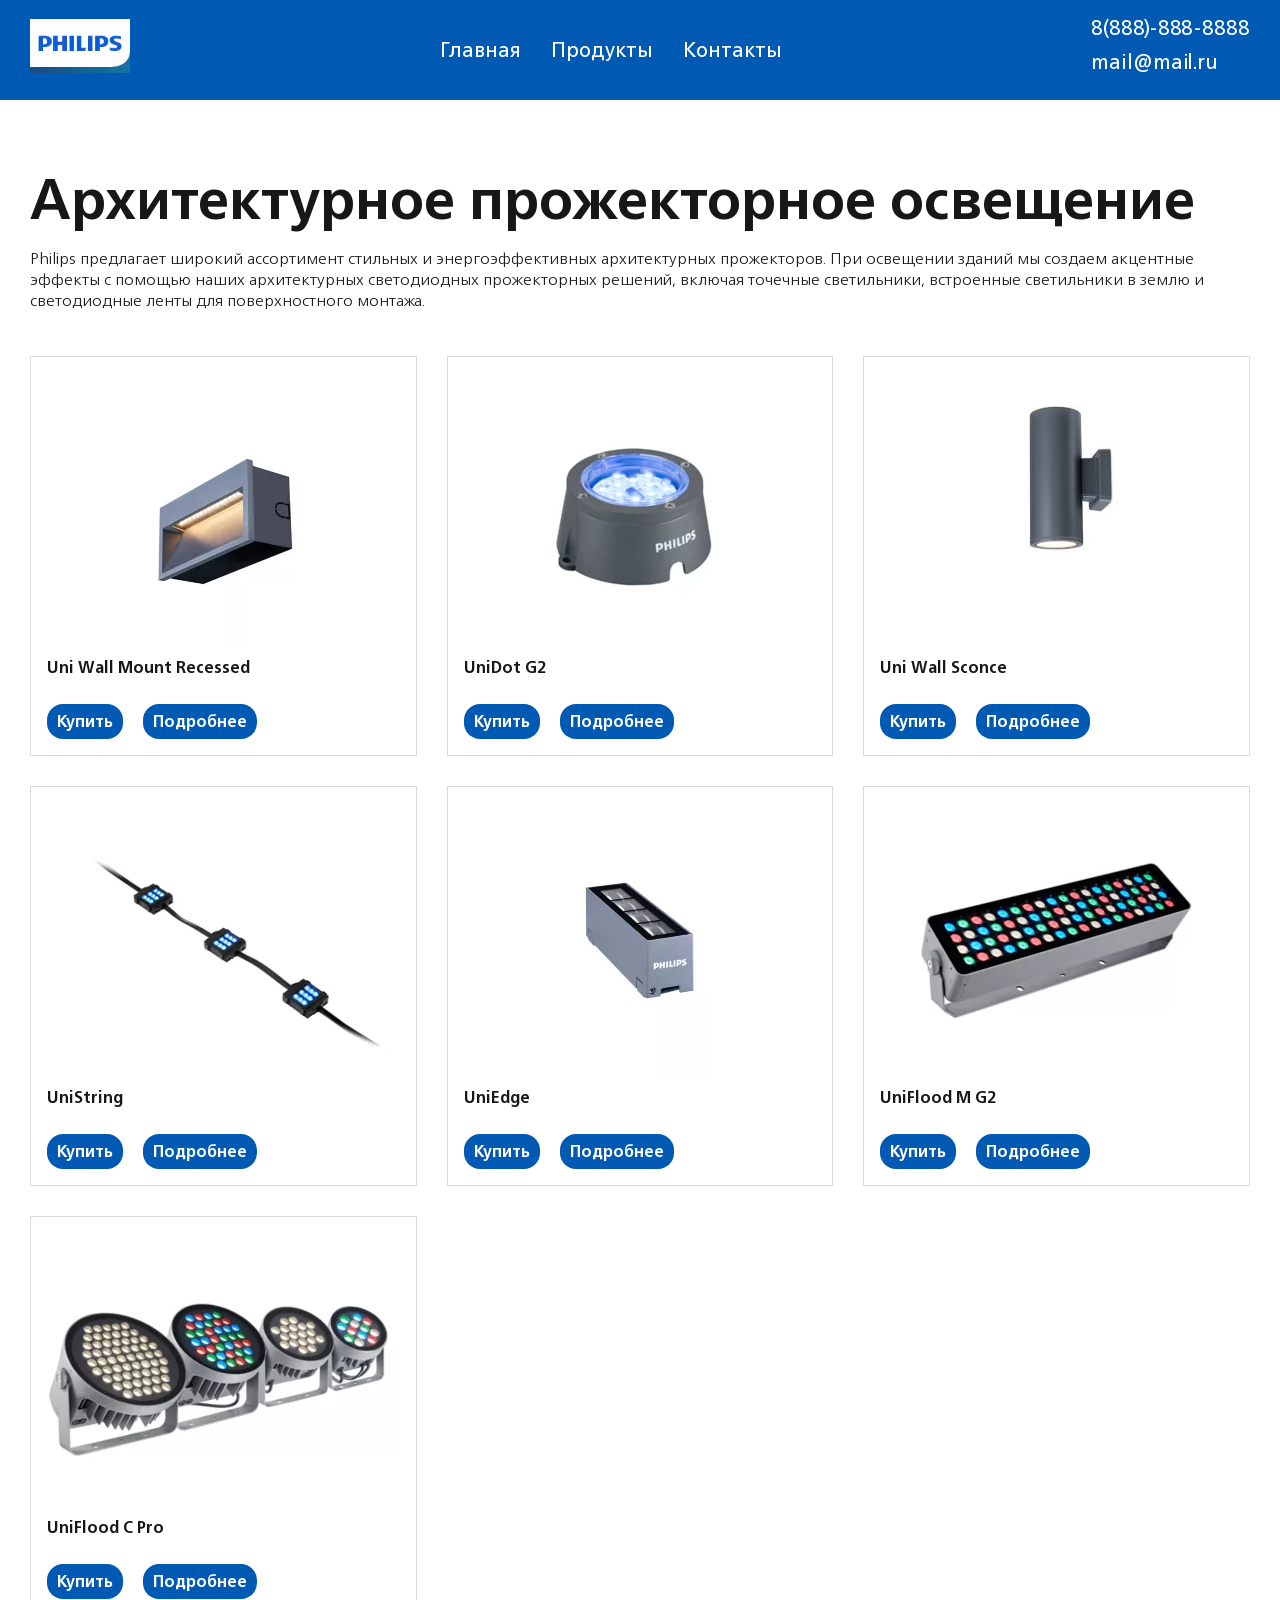
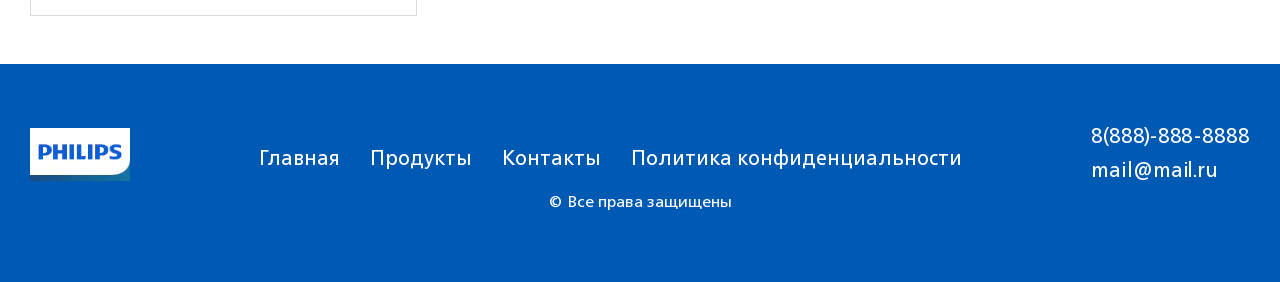
==== architectural-floodlighting.html @ 2afd7ccf "first comit" ====
<!DOCTYPE html>
<html lang="ru">
<head>
    <meta charset="UTF-8">
    <meta name="viewport" content="width=device-width, initial-scale=1.0">   
    <title>Архитектурное прожекторное освещение</title>
    <link rel="icon" href="assets/favicon/favicon-16x16.png" type="image/png">
    <link rel="icon" href="assets/favicon/favicon-32x32.png" type="image/png">
    <link rel="icon" href="assets/favicon/favicon.ico" type="image/x-icon">
    <link rel="stylesheet" href="assets/css/style.css">
</head>
<body>
    <div class="body__container">
        <div class="modal__error modal-hide">
            <div class="modal__error-dialog">
                <div class="modal__error-content modal__content">
                    <h2 class="modal__error-title modal__title">Упс, ошибочка!</h2>
                    <div class="modal__error-close modal__close"></div>
                </div>
            </div>
        </div>
        <div class="modal__succes modal-hide">
            <div class="modal__succes-dialog">
                <div class="modal__succes-content modal__content">
                    <h2 class="modal__succes-title modal__title">Успешно отправлено</h2>
                    <div class="modal__succes-close modal__close"></div>
                </div>
            </div>
        </div>
        <div class="modal modal-hide">
            <div class="modal__dialog">
                <div class="modal__content">
                    <h2 class="modal__title">Название товара</h2>
                    <div class="modal__close"></div>
                    <div class="modal__container">
                        <form class="modal__form">
                            <div>
                                <input type="text" name="your-name" autocomplete="name" class="modal__input">
                            </div>
                            <div>
                                <input type="tel" name="your-tel" autocomplete="tel" class="modal__input">
                            </div>
                            <button class="modal__btn" type="submit">Заказать</button>
                        </form>
                        <p class="modal__form-warning">Нажимая кнопку "Заказать" вы соглашаетесь с <a href="policy.html" target="_blank">Политикой конфиденциальности</a></p>
                    </div>
                </div>
            </div>
        </div>
        <header class="header">
            <div class="container">
                <div class="header__wrapper">
                    <a href="#" class="header__logo">
                        <img src="assets/icons/logo.webp" alt="Логотип сайат" class="header__logo-img">
                    </a>
                    <nav class="header__nav">
                        <ul class="header__nav-list">
                            <li><a href="index.html">Главная</a></li>
                            <li><a href="#">Продукты</a></li>
                            <li><a href="#">Контакты</a></li>
                        </ul>
                    </nav>
                    <div class="header__contacts">
                        <a href="#" class="header__contacts-link">8(888)-888-8888</a>
                        <a href="#" class="header__contacts-link">mail@mail.ru</a>
                    </div>
                    <div class="header__hamburger hamburger">
                        <span></span><span></span><span></span>
                    </div>
                </div>
            </div>
        </header>
        <main class="content">
            <section class="architectural-floodlighting products">
                <div class="container">
                    <h1 class="architectural-floodlighting-title products__title title">Архитектурное прожекторное освещение</h1>
                    <p class="architectural-floodlighting-descr products__descr descr">Philips предлагает широкий ассортимент стильных и энергоэффективных архитектурных прожекторов. При освещении зданий мы создаем акцентные эффекты с помощью наших архитектурных светодиодных прожекторных решений, включая точечные светильники, встроенные светильники в землю и светодиодные ленты для поверхностного монтажа.</p>
                    <div class="architectural-floodlighting__grid products__grid">
                        <!-- 1 -->
                        <div class="architectural-floodlighting__item products__item">
                            <div class="architectural-floodlighting__item-img  products__item-img">
                                <img src="assets/img/architecture-floading/af-1.webp" alt="фото">
                            </div>
                            <h2 class="architectural-floodlighting__item-title products__item-title" data-name="Uni Wall Mount Recessed"> Uni Wall Mount Recessed</h2>
                            <div class="architectural-floodlighting__item-buttons products__item-buttons">
                                <button class="architectural-floodlighting__item-btn products__item-btn" id="btn-cart">Купить</button>
                                <a href="#" class="architectural-floodlighting__item-btn products__item-btn" id="btn__link">Подробнее</a>
                            </div>
                        </div>
                        <!-- 2 -->
                        <div class="architectural-floodlighting__item products__item">
                            <div class="architectural-floodlighting__item-img  products__item-img">
                                <img src="assets/img/architecture-floading/af-2.webp" alt="фото">
                            </div>
                            <h2 class="architectural-floodlighting__item-title products__item-title" data-name="UniDot G2">UniDot G2</h2>
                            <div class="architectural-floodlighting__item-buttons products__item-buttons">
                                <button class="architectural-floodlighting__item-btn products__item-btn" id="btn-cart">Купить</button>
                                <a href="#" class="architectural-floodlighting__item-btn products__item-btn" id="btn__link">Подробнее</a>
                            </div>
                        </div>
                        <!-- 3 -->
                        <div class="architectural-floodlighting__item products__item">
                            <div class="architectural-floodlighting__item-img  products__item-img">
                                <img src="assets/img/architecture-floading/af-3.jpg" alt="фото">
                            </div>
                            <h2 class="architectural-floodlighting__item-title products__item-title" data-name="Uni Wall Sconce">Uni Wall Sconce</h2>
                            <div class="architectural-floodlighting__item-buttons products__item-buttons">
                                <button class="architectural-floodlighting__item-btn products__item-btn" id="btn-cart">Купить</button>
                                <a href="#" class="architectural-floodlighting__item-btn products__item-btn" id="btn__link">Подробнее</a>
                            </div>
                        </div>
                        <!-- 4 -->
                        <div class="architectural-floodlighting__item products__item">
                            <div class="architectural-floodlighting__item-img  products__item-img">
                                <img src="assets/img/architecture-floading/af-4.webp" alt="фото">
                            </div>
                            <h2 class="architectural-floodlighting__item-title products__item-title" data-name="UniString">UniString</h2>
                            <div class="architectural-floodlighting__item-buttons products__item-buttons">
                                <button class="architectural-floodlighting__item-btn products__item-btn" id="btn-cart">Купить</button>
                                <a href="#" class="architectural-floodlighting__item-btn products__item-btn" id="btn__link">Подробнее</a>
                            </div>
                        </div>
                        <!-- 5 -->
                        <div class="architectural-floodlighting__item products__item">
                            <div class="architectural-floodlighting__item-img  products__item-img">
                                <img src="assets/img/architecture-floading/af-5.webp" alt="фото">
                            </div>
                            <h2 class="architectural-floodlighting__item-title products__item-title" data-name="UniEdge">UniEdge</h2>
                            <div class="architectural-floodlighting__item-buttons products__item-buttons">
                                <button class="architectural-floodlighting__item-btn products__item-btn" id="btn-cart">Купить</button>
                                <a href="#" class="architectural-floodlighting__item-btn products__item-btn" id="btn__link">Подробнее</a>
                            </div>
                        </div>
                        <!-- 6 -->
                        <div class="architectural-floodlighting__item products__item">
                            <div class="architectural-floodlighting__item-img  products__item-img">
                                <img src="assets/img/architecture-floading/af-6.webp" alt="фото">
                            </div>
                            <h2 class="architectural-floodlighting__item-title products__item-title" data-name="UniFlood M G2">UniFlood M G2</h2>
                            <div class="architectural-floodlighting__item-buttons products__item-buttons">
                                <button class="architectural-floodlighting__item-btn products__item-btn" id="btn-cart">Купить</button>
                                <a href="#" class="architectural-floodlighting__item-btn products__item-btn" id="btn__link">Подробнее</a>
                            </div>
                        </div>
                        <!-- 7 -->
                        <div class="architectural-floodlighting__item products__item">
                            <div class="architectural-floodlighting__item-img  products__item-img">
                                <img src="assets/img/architecture-floading/af-7.webp" alt="фото">
                            </div>
                            <h2 class="architectural-floodlighting__item-title products__item-title" data-name="UniFlood C Pro">UniFlood C Pro</h2>
                            <div class="architectural-floodlighting__item-buttons products__item-buttons">
                                <button class="architectural-floodlighting__item-btn products__item-btn" id="btn-cart">Купить</button>
                                <a href="#" class="architectural-floodlighting__item-btn products__item-btn" id="btn__link">Подробнее</a>
                            </div>
                        </div>
                    </div>
                </div>
            </section>
        </main>
        <footer class="footer">
            <div class="container">
                <div class="footer__wrapper">
                    <a href="index.html" class="footer__logo">
                        <img src="assets/icons/logo.webp" alt="Логотип сайта">
                    </a>
                    <nav class="footer__nav">
                        <ul class="footer__nav-list">
                            <li><a href="#">Главная</a></li>
                            <li><a href="#">Продукты</a></li>
                            <li><a href="#">Контакты</a></li>
                            <li><a href="#">Политика конфиденциальности</a></li>
                        </ul>
                    </nav>
                    <div class="footer__contacts">
                        <a href="#" class="footer__contacts-link">8(888)-888-8888</a>
                        <a href="#" class="footer__contacts-link">mail@mail.ru</a>
                    </div>                    
                </div>
                <div class="footer__copy">© Все права защищены</div>
            </div>
        </footer>
    </div>
    <script src="assets/js/hamburger.js"></script>
    <script src="assets/js/modal.js"></script>
    <script src="assets/js/form.js"></script>
</body>
</html>
---- assets/css/style.css ----
@charset "UTF-8";
@font-face {
  font-family: "NeueFrutigerWorld-Black";
  src: url("../fonts/NeueFrutigerWorld-Black.eot");
  src: url("../fonts/NeueFrutigerWorld-Black.eot?#iefix") format("embedded-opentype"), url("../fonts/NeueFrutigerWorld-Black.ttf") format("truetype"), url("../fonts/NeueFrutigerWorld-Black.woff") format("woff");
  font-weight: 900;
}
@font-face {
  font-family: "NeueFrutigerWorld-Heavy";
  src: url("../fonts/NeueFrutigerWorld-Heavy.eot");
  src: url("../fonts/NeueFrutigerWorld-Heavy.eot?#iefix") format("embedded-opentype"), url("../fonts/NeueFrutigerWorld-Heavy.ttf") format("truetype"), url("../fonts/NeueFrutigerWorld-Heavy.woff") format("woff");
  font-weight: 800;
}
@font-face {
  font-family: "NeueFrutigerWorld-Bold";
  src: url("../fonts/NeueFrutigerWorld-Bold.eot");
  src: url("../fonts/NeueFrutigerWorld-Bold.eot?#iefix") format("embedded-opentype"), url("../fonts/NeueFrutigerWorld-Bold.ttf") format("truetype"), url("../fonts/NeueFrutigerWorld-Bold.woff") format("woff");
  font-weight: 700;
}
@font-face {
  font-family: "NeueFrutigerWorld-Book";
  src: url("../fonts/NeueFrutigerWorld-Book.eot");
  src: url("../fonts/NeueFrutigerWorld-Book.eot?#iefix") format("embedded-opentype"), url("../fonts/NeueFrutigerWorld-Book.ttf") format("truetype"), url("../fonts/NeueFrutigerWorld-Book.woff") format("woff");
  font-weight: 600;
}
@font-face {
  font-family: "NeueFrutigerWorld-Medium";
  src: url("../fonts/NeueFrutigerWorld-Medium.eot");
  src: url("../fonts/NeueFrutigerWorld-Medium.eot?#iefix") format("embedded-opentype"), url("../fonts/NeueFrutigerWorld-Medium.ttf") format("truetype"), url("../fonts/NeueFrutigerWorld-Medium.woff") format("woff");
  font-weight: 500;
}
@font-face {
  font-family: "NeueFrutigerWorld-Regular";
  src: url("../fonts/NeueFrutigerWorld-Regular.eot");
  src: url("../fonts/NeueFrutigerWorld-Regular.eot?#iefix") format("embedded-opentype"), url("../fonts/NeueFrutigerWorld-Regular.ttf") format("truetype"), url("../fonts/NeueFrutigerWorld-Regular.woff") format("woff");
  font-weight: 400;
}
@font-face {
  font-family: "NeueFrutigerWorld-Light";
  src: url("../fonts/NeueFrutigerWorld-Light.eot");
  src: url("../fonts/NeueFrutigerWorld-Light.eot?#iefix") format("embedded-opentype"), url("../fonts/NeueFrutigerWorld-Light.ttf") format("truetype"), url("../fonts/NeueFrutigerWorld-Light.woff") format("woff");
  font-weight: 300;
}
html, body {
  margin: 0;
  padding: 0;
}

* {
  margin: 0;
  padding: 0;
  -webkit-box-sizing: border-box;
          box-sizing: border-box;
  font-family: "NeueFrutigerWorld-Regular", sans-serif;
  font-weight: 400;
  font-size: 16px;
}

a {
  display: block;
  text-decoration: none;
}

ul {
  list-style: none;
}

button {
  border: none;
  cursor: pointer;
}
button:focus {
  outline: 1px solid rgba(0, 0, 0, 0);
}

input {
  border: none;
}
input:focus {
  outline: 1px solid rgba(0, 0, 0, 0);
}

table {
  display: block;
  overflow: hidden;
  border-radius: 20px;
}

td {
  display: block;
}

th {
  display: block;
}

tr {
  display: block;
}

thead {
  display: block;
}

tbody {
  display: block;
}

.container {
  max-width: 1480px;
  padding: 0 30px;
  margin: 0 auto;
}

.body__container {
  overflow: hidden;
  position: relative;
  width: 100%;
}

.show__menu .header__nav {
  right: 0;
}
.show__menu .hamburger > span:first-child {
  top: 50%;
  -webkit-transform: rotate(45deg);
          transform: rotate(45deg);
}
.show__menu .hamburger > span:nth-child(2) {
  opacity: 0;
}
.show__menu .hamburger > span:last-child {
  top: 50%;
  -webkit-transform: rotate(-45deg);
          transform: rotate(-45deg);
}

.title {
  font-family: "NeueFrutigerWorld-Bold", sans-serif;
  font-weight: 700;
  font-size: 56px;
  height: 100px;
  color: #171717;
}

.descr {
  max-width: 1300px;
  font-family: "NeueFrutigerWorld-Light", sans-serif;
  font-weight: 300;
  font-size: 16px;
  line-height: 130%;
  color: #171717;
  margin-bottom: 46px;
}

.modal-show {
  visibility: visible;
  opacity: 1;
}
.modal-show .modal__dialog {
  -webkit-transform: scale(1);
          transform: scale(1);
}

.modal-hide {
  visibility: hidden;
  opacity: 0;
}
.modal-hide .modal__dialog {
  -webkit-transform: scale(0);
          transform: scale(0);
}

.performance-show {
  visibility: visible;
  opacity: 1;
}
.performance-show .performance__dialog {
  -webkit-transform: scale(1);
          transform: scale(1);
}

.performance-hide {
  visibility: hidden;
  opacity: 0;
}
.performance-hide .performance__dialog {
  -webkit-transform: scale(0);
          transform: scale(0);
}

.product-information__hide {
  display: none;
}

.splide__track--nav > .splide__list > .splide__slide.is-active {
  border: 1px solid #dbdbdb;
}

.splide__pagination__page .is-active {
  background-color: #0059b3 !important;
}

.video__min {
  margin-right: 10px;
  width: 104px;
  height: 58px;
}

.header {
  padding: 16px 0;
  width: 100%;
  background-color: #0059b3;
}
.header__wrapper {
  display: -webkit-box;
  display: -ms-flexbox;
  display: flex;
  -webkit-box-align: center;
      -ms-flex-align: center;
          align-items: center;
  -webkit-box-pack: justify;
      -ms-flex-pack: justify;
          justify-content: space-between;
}
.header__logo {
  width: 100px;
  height: auto;
}
.header__logo > img {
  width: 100%;
  height: 100%;
  -o-object-fit: cover;
     object-fit: cover;
}
.header__nav-list {
  display: -webkit-box;
  display: -ms-flexbox;
  display: flex;
  -webkit-box-align: center;
      -ms-flex-align: center;
          align-items: center;
  -webkit-box-pack: center;
      -ms-flex-pack: center;
          justify-content: center;
  gap: 20px;
}
.header__nav-list > li {
  padding: 5px;
  -webkit-transition: all 0.4s ease;
  transition: all 0.4s ease;
}
.header__nav-list > li:hover {
  background-color: #0074e0;
}
.header__nav-list > li > a {
  font-family: "NeueFrutigerWorld-Regular";
  font-weight: 400;
  font-size: 20px;
  line-height: 120%;
  color: #fff;
}
.header__contacts-link {
  font-family: "NeueFrutigerWorld-Regular";
  font-weight: 400;
  font-size: 20px;
  line-height: 120%;
  color: #fff;
  margin-bottom: 10px;
}

.hamburger {
  width: 50px;
  height: 50px;
  position: relative;
  display: none;
}
.hamburger > span {
  display: block;
  position: absolute;
  top: 50%;
  left: 50%;
  width: 20px;
  height: 1px;
  -webkit-transform: translate(-50%, -50%);
          transform: translate(-50%, -50%);
  background-color: #fff;
}
.hamburger > span:first-child {
  -webkit-transition: all 0.4s ease;
  transition: all 0.4s ease;
  top: 34%;
}
.hamburger > span:last-child {
  -webkit-transition: all 0.4s ease;
  transition: all 0.4s ease;
  top: 66%;
}

.street-lights {
  padding: 48px 0;
}
.street-lights__grid {
  display: grid;
  grid-template-columns: repeat(auto-fill, minmax(320px, 1fr));
  gap: 40px;
}
.street-lights__item {
  border: 1px solid #dbdbdb;
  height: 250px;
  padding: 16px;
  overflow: hidden;
  -webkit-transition: all 0.4s ease;
  transition: all 0.4s ease;
}
.street-lights__item-img {
  width: 100%;
  display: -webkit-box;
  display: -ms-flexbox;
  display: flex;
  -webkit-box-align: center;
      -ms-flex-align: center;
          align-items: center;
  -webkit-box-pack: center;
      -ms-flex-pack: center;
          justify-content: center;
  margin-bottom: 10px;
}
.street-lights__item-img > img {
  -o-object-fit: cover;
     object-fit: cover;
}
.street-lights__item-title {
  font-family: "NeueFrutigerWorld-Bold", sans-serif;
  font-weight: 700;
  font-size: 16px;
  line-height: 120%;
  color: #171717;
}
.street-lights__item:hover {
  -webkit-box-shadow: 0 0 10px #dbdbdb;
          box-shadow: 0 0 10px #dbdbdb;
}

.head {
  padding: 50px 0;
}
.head__descr {
  margin-bottom: 19px;
}
.head__wrapper {
  max-width: 300px;
  display: -webkit-box;
  display: -ms-flexbox;
  display: flex;
  -webkit-box-align: center;
      -ms-flex-align: center;
          align-items: center;
  -webkit-box-pack: start;
      -ms-flex-pack: start;
          justify-content: start;
  gap: 20px;
}
.head__spec {
  width: 134px;
  height: 24px;
  background-color: #1c417a;
  display: -webkit-box;
  display: -ms-flexbox;
  display: flex;
  -webkit-box-align: center;
      -ms-flex-align: center;
          align-items: center;
  -webkit-box-pack: center;
      -ms-flex-pack: center;
          justify-content: center;
  gap: 5px;
  border-radius: 2em;
  -webkit-transition: all 0.4s ease;
  transition: all 0.4s ease;
}
.head__spec:hover {
  background-color: #0059b3;
}
.head__spec-text {
  font-family: "NeueFrutigerWorld-Bold", sans-serif;
  font-weight: 700;
  font-size: 12px;
  line-height: 120%;
  color: #fff;
}
.head__spec-img {
  width: 12px;
  height: 12px;
  -o-object-fit: cover;
     object-fit: cover;
}
.head__img {
  width: 32px;
  height: 32px;
}
.head__img > img {
  width: 100%;
  height: 100%;
  -o-object-fit: cover;
     object-fit: cover;
}

.green-bg {
  background-color: #006b34;
}

.products {
  padding: 48px 0;
}
.products__grid {
  display: grid;
  grid-template-columns: repeat(auto-fill, minmax(335px, 1fr));
  gap: 40px;
}
.products__item {
  display: block;
  border: 1px solid #dbdbdb;
  height: 400px;
  padding: 16px;
  overflow: hidden;
  -webkit-transition: all 0.4s ease;
  transition: all 0.4s ease;
  position: relative;
}
.products__item-img {
  width: 100%;
  display: -webkit-box;
  display: -ms-flexbox;
  display: flex;
  -webkit-box-align: center;
      -ms-flex-align: center;
          align-items: center;
  -webkit-box-pack: center;
      -ms-flex-pack: center;
          justify-content: center;
  margin-bottom: 10px;
}
.products__item-img > img {
  -o-object-fit: cover;
     object-fit: cover;
}
.products__item-title {
  font-family: "NeueFrutigerWorld-Bold", sans-serif;
  font-weight: 700;
  font-size: 16px;
  line-height: 120%;
  color: #171717;
}
.products__item-buttons {
  display: -webkit-box;
  display: -ms-flexbox;
  display: flex;
  -webkit-box-align: center;
      -ms-flex-align: center;
          align-items: center;
  -webkit-box-pack: justify;
      -ms-flex-pack: justify;
          justify-content: space-between;
  position: absolute;
  width: 50%;
  bottom: 16px;
  left: 16px;
  gap: 20px;
}
.products__item-btn {
  width: 200px;
  height: 35px;
  background-color: #0059b3;
  border-radius: 16px;
  display: -webkit-box;
  display: -ms-flexbox;
  display: flex;
  -webkit-box-align: center;
      -ms-flex-align: center;
          align-items: center;
  -webkit-box-pack: center;
      -ms-flex-pack: center;
          justify-content: center;
  padding: 10px;
  -webkit-transition: all 0.4s ease;
  transition: all 0.4s ease;
  font-family: "NeueFrutigerWorld-Bold";
  font-weight: 700;
  font-size: 16px;
  line-height: 120%;
  color: #fff;
}
.products__item-btn:hover {
  background-color: #0074e0;
}
.products__item:hover {
  -webkit-box-shadow: 0 0 10px #dbdbdb;
          box-shadow: 0 0 10px #dbdbdb;
}

.product-slider {
  padding: 45px 0;
}
.product-slider__item {
  width: 100%;
  height: 100%;
  overflow: hidden;
  display: -webkit-box;
  display: -ms-flexbox;
  display: flex;
  -webkit-box-align: center;
      -ms-flex-align: center;
          align-items: center;
  -webkit-box-pack: center;
      -ms-flex-pack: center;
          justify-content: center;
}
.product-slider__item > a > img {
  width: 100%;
  height: 100%;
  -o-object-fit: cover;
     object-fit: cover;
}
.product-slider__slider {
  width: 49%;
  overflow: hidden;
}
.product-slider__slider-big {
  padding-bottom: 100px;
}
.product-slider__wrapper {
  display: -webkit-box;
  display: -ms-flexbox;
  display: flex;
  -webkit-box-align: start;
      -ms-flex-align: start;
          align-items: start;
  -webkit-box-pack: justify;
      -ms-flex-pack: justify;
          justify-content: space-between;
}
.product-slider__specifications {
  width: 49%;
}

.specifications-table {
  width: 100%;
}
.specifications-table__header {
  display: -webkit-box;
  display: -ms-flexbox;
  display: flex;
  -webkit-box-align: center;
      -ms-flex-align: center;
          align-items: center;
  -webkit-box-pack: center;
      -ms-flex-pack: center;
          justify-content: center;
  background-color: #d4e1f2;
  padding: 10px 20px;
}
.specifications-table__head > th {
  font-family: "NeueFrutigerWorld-Bold", sans-serif;
  font-weight: 700;
  font-size: 18px;
  line-height: 120%;
  color: #0059b3;
  text-align: center;
}
.specifications-table__row {
  display: -webkit-box;
  display: -ms-flexbox;
  display: flex;
  -webkit-box-align: center;
      -ms-flex-align: center;
          align-items: center;
  -webkit-box-pack: justify;
      -ms-flex-pack: justify;
          justify-content: space-between;
  gap: 20px;
  background-color: #d4e1f2;
  padding: 10px 20px;
  border-bottom: 2px solid #fff;
}
.specifications-table__item {
  line-height: 100%;
  text-align: left;
}

.table__head {
  font-family: "NeueFrutigerWorld-Bold", sans-serif;
  font-weight: 700;
  font-size: 18px;
  line-height: 120%;
  color: #0059b3;
  text-align: center;
  margin: 0 auto;
}

.product-information {
  padding: 50px 0;
}
.product-information__title {
  font-family: "NeueFrutigerWorld-Bold", sans-serif;
  font-weight: 700;
  font-size: 44px;
  line-height: 150%;
  color: #171717;
  margin-bottom: 50px;
}
.product-information__wrapper {
  display: -webkit-box;
  display: -ms-flexbox;
  display: flex;
  -webkit-box-align: start;
      -ms-flex-align: start;
          align-items: start;
  -webkit-box-pack: justify;
      -ms-flex-pack: justify;
          justify-content: space-between;
  margin-bottom: 80px;
}
.product-information__item {
  width: 45%;
}
.product-information__item-title {
  font-family: "NeueFrutigerWorld-Bold", sans-serif;
  font-weight: 700;
  font-size: 24px;
  line-height: 120%;
  color: #171717;
  margin-bottom: 32px;
}
.product-information__item-descr, .product-information__item-hide {
  font-family: "NeueFrutigerWorld-Regular", sans-serif;
  font-weight: 400;
  font-size: 14px;
  line-height: 150%;
  color: #171717;
}
.product-information__item-hide {
  display: none;
}
.product-information__item-next {
  background-color: #fff;
  color: #0059b3;
  position: relative;
  height: 50px;
}
.product-information__item-next::after {
  content: "";
  position: absolute;
  top: 50%;
  right: -30px;
  width: 12px;
  height: 2px;
  background-color: #0059b3;
  -webkit-transform: translate(-50%, -50%);
          transform: translate(-50%, -50%);
}
.product-information__item-next::before {
  content: "";
  position: absolute;
  top: 50%;
  right: -30px;
  width: 12px;
  height: 2px;
  background-color: #0059b3;
  -webkit-transform: translate(-50%, -50%) rotate(90deg);
          transform: translate(-50%, -50%) rotate(90deg);
}
.product-information__list {
  width: 100%;
}
.product-information__list-item {
  display: -webkit-box;
  display: -ms-flexbox;
  display: flex;
  -webkit-box-align: center;
      -ms-flex-align: center;
          align-items: center;
  -webkit-box-pack: start;
      -ms-flex-pack: start;
          justify-content: start;
  margin-bottom: 22px;
  gap: 20px;
}
.product-information__list-descr {
  font-family: "NeueFrutigerWorld-Regular", sans-serif;
  font-weight: 400;
  font-size: 14px;
  line-height: 150%;
  color: #171717;
  width: 80%;
}
.product-information__list-check {
  width: 18px;
  height: 18px;
  background-color: #0059b3;
  border-radius: 100%;
  position: relative;
}
.product-information__list-check::before {
  content: "";
  position: absolute;
  left: 6px;
  top: 4px;
  width: 5px;
  height: 8px;
  border: solid white; /* Цвет галочки */
  border-width: 0 2px 2px 0; /* Как формировать линию галочки */
  -webkit-transform: rotate(45deg);
          transform: rotate(45deg); /* Поворот линии */
}

.footer {
  padding: 60px 0;
  width: 100%;
  background-color: #0059b3;
}
.footer__wrapper {
  display: -webkit-box;
  display: -ms-flexbox;
  display: flex;
  -webkit-box-align: center;
      -ms-flex-align: center;
          align-items: center;
  -webkit-box-pack: justify;
      -ms-flex-pack: justify;
          justify-content: space-between;
}
.footer__logo {
  width: 100px;
  height: auto;
}
.footer__logo > img {
  width: 100%;
  height: 100%;
  -o-object-fit: cover;
     object-fit: cover;
}
.footer__nav-list {
  display: -webkit-box;
  display: -ms-flexbox;
  display: flex;
  -webkit-box-align: center;
      -ms-flex-align: center;
          align-items: center;
  -webkit-box-pack: center;
      -ms-flex-pack: center;
          justify-content: center;
  gap: 20px;
}
.footer__nav-list > li {
  padding: 5px;
  -webkit-transition: all 0.4s ease;
  transition: all 0.4s ease;
}
.footer__nav-list > li:hover {
  background-color: #0074e0;
}
.footer__nav-list > li > a {
  font-family: "NeueFrutigerWorld-Regular";
  font-weight: 400;
  font-size: 20px;
  line-height: 120%;
  color: #fff;
}
.footer__contacts-link {
  font-family: "NeueFrutigerWorld-Regular";
  font-weight: 400;
  font-size: 20px;
  line-height: 120%;
  color: #fff;
  margin-bottom: 10px;
}
.footer__copy {
  font-family: "NeueFrutigerWorld-Regular";
  font-weight: 400;
  font-size: 16px;
  line-height: 120%;
  color: #fff;
  margin-bottom: 10px;
  text-align: center;
}

.modal {
  width: 100%;
  height: 100%;
  background-color: rgba(0, 0, 0, 0.6);
  position: fixed;
  z-index: 10;
  -webkit-transition: all 0.3s ease;
  transition: all 0.3s ease;
}
.modal__dialog {
  max-width: 360px;
  background-color: #fff;
  padding: 16px;
  margin: 100px auto;
  border-radius: 20px;
  -webkit-transition: all 0.4s ease;
  transition: all 0.4s ease;
}
.modal__content {
  min-height: 300px;
  position: relative;
}
.modal__close {
  position: absolute;
  width: 30px;
  height: 30px;
  top: -16px;
  right: -16px;
  cursor: pointer;
}
.modal__close::after {
  content: "";
  position: absolute;
  top: 50%;
  left: 50%;
  width: 20px;
  height: 2px;
  background-color: #171717;
  -webkit-transform: translate(-50%, -50%) rotate(45deg);
          transform: translate(-50%, -50%) rotate(45deg);
}
.modal__close::before {
  content: "";
  position: absolute;
  top: 50%;
  left: 50%;
  width: 20px;
  height: 2px;
  background-color: #171717;
  -webkit-transform: translate(-50%, -50%) rotate(-45deg);
          transform: translate(-50%, -50%) rotate(-45deg);
}
.modal__title {
  font-family: "NeueFrutigerWorld-Bold", sans-serif;
  font-weight: 700;
  font-size: 22px;
  text-align: center;
  color: #171717;
  margin-bottom: 30px;
}
.modal__container {
  width: 100%;
}
.modal__form > div {
  height: 40px;
  margin-bottom: 15px;
}
.modal__form-warning {
  font-family: "NeueFrutigerWorld-Light", sans-serif;
  font-weight: 300;
  font-size: 14px;
  line-height: 100%;
  color: #171717;
}
.modal__form-warning > a {
  font-size: 14px;
  color: #0059b3;
}
.modal__input {
  width: 100%;
  height: 40px;
  border: 2px solid #0059b3;
  border-radius: 18px;
  padding: 10px 20px;
  text-align: left;
  font-family: "NeueFrutigerWorld-Regular", sans-serif;
  font-weight: 400;
  font-size: 22px;
  color: #171717;
}
.modal__btn {
  width: 100%;
  height: 45px;
  border-radius: 20px;
  background-color: #0059b3;
  font-family: "NeueFrutigerWorld-Bold", sans-serif;
  font-weight: 700;
  font-size: 22px;
  line-height: 120%;
  color: #fff;
  margin-bottom: 20px;
}
.modal__btn:hover {
  background-color: #0074e0;
}
.modal__error {
  width: 100%;
  height: 100%;
  background-color: rgba(0, 0, 0, 0.6);
  position: fixed;
  z-index: 10;
  -webkit-transition: all 0.3s ease;
  transition: all 0.3s ease;
}
.modal__error-dialog {
  max-width: 360px;
  background-color: #f0a2a2;
  padding: 16px;
  margin: 100px auto;
  border-radius: 20px;
  -webkit-transition: all 0.4s ease;
  transition: all 0.4s ease;
}
.modal__error-content {
  min-height: 100px;
  position: relative;
}
.modal__succes {
  width: 100%;
  height: 100%;
  background-color: rgba(0, 0, 0, 0.6);
  position: fixed;
  z-index: 10;
  -webkit-transition: all 0.3s ease;
  transition: all 0.3s ease;
}
.modal__succes-dialog {
  max-width: 360px;
  background-color: #96d1ba;
  padding: 16px;
  margin: 100px auto;
  border-radius: 20px;
  -webkit-transition: all 0.4s ease;
  transition: all 0.4s ease;
}
.modal__succes-content {
  min-height: 100px;
  position: relative;
}

.performance {
  width: 100%;
  height: 100%;
  position: fixed;
  background-color: rgba(0, 0, 0, 0.6);
  z-index: 20;
  -webkit-transition: all 0.3s ease;
  transition: all 0.3s ease;
}
.performance__dialog {
  width: 80%;
  margin: 100px auto;
  background-color: #fff;
  border-radius: 20px;
  padding: 20px;
  -webkit-transition: all 0.4s ease;
  transition: all 0.4s ease;
}
.performance__content {
  min-height: 600px;
  position: relative;
}
.performance__head {
  border-bottom: 1px solid #dbdbdb;
  padding-bottom: 30px;
  margin-bottom: 30px;
}
.performance__title {
  font-family: "NeueFrutigerWorld-Bold", sans-serif;
  font-weight: 700;
  font-size: 30px;
  line-height: 35px;
  color: #171717;
  margin-bottom: 8px;
}
.performance__descr {
  font-family: "NeueFrutigerWorld-Regular", sans-serif;
  font-weight: 400;
  line-height: 18px;
  font-size: 14px;
  width: 80%;
}
.performance__close {
  width: 50px;
  height: 50px;
  position: absolute;
  cursor: pointer;
  top: -20px;
  right: -20px;
}
.performance__close::after {
  content: "";
  position: absolute;
  top: 50%;
  left: 50%;
  width: 15px;
  height: 2px;
  background-color: #171717;
  -webkit-transform: translate(-50%, -50%) rotate(45deg);
          transform: translate(-50%, -50%) rotate(45deg);
}
.performance__close::before {
  content: "";
  position: absolute;
  top: 50%;
  left: 50%;
  width: 15px;
  height: 2px;
  background-color: #171717;
  -webkit-transform: translate(-50%, -50%) rotate(-45deg);
          transform: translate(-50%, -50%) rotate(-45deg);
}
.performance__wrapper {
  display: -webkit-box;
  display: -ms-flexbox;
  display: flex;
  -webkit-box-align: center;
      -ms-flex-align: center;
          align-items: center;
  -webkit-box-pack: justify;
      -ms-flex-pack: justify;
          justify-content: space-between;
}
.performance__item {
  width: 30%;
}
.performance__item-title {
  font-family: "NeueFrutigerWorld-Bold", sans-serif;
  font-weight: 700;
  font-size: 20px;
  line-height: 24px;
  margin-bottom: 48px;
  color: #171717;
}
.performance__item-header {
  margin-bottom: 20px;
}
.performance__item-content {
  border: 2px solid #9c3790;
  padding: 20px;
  border-radius: 12px;
}
.performance__item-subtitle {
  font-family: "NeueFrutigerWorld-Bold", sans-serif;
  font-weight: 700;
  font-size: 14px;
  line-height: 20px;
  margin-bottom: 8px;
  color: #171717;
}
.performance__item-subdescr {
  font-family: "NeueFrutigerWorld-Regular", sans-serif;
  font-weight: 400;
  line-height: 18px;
  color: #171717;
  font-size: 14px;
  margin-bottom: 8px;
}
.performance__item-wrapper {
  display: -webkit-box;
  display: -ms-flexbox;
  display: flex;
  -webkit-box-align: center;
      -ms-flex-align: center;
          align-items: center;
  -webkit-box-pack: start;
      -ms-flex-pack: start;
          justify-content: start;
  gap: 5px;
}
.performance__item-img {
  width: 24px;
  height: 24px;
}
.performance__item-img > img {
  width: 100%;
  height: 100%;
  -o-object-fit: cover;
     object-fit: cover;
}
.performance__item-box {
  margin-bottom: 20px;
}

.green {
  border: 2px solid #006b34;
}

.blue {
  border: 2px solid #1c417a;
}

@media (max-width: 1280px) {
  .products__grid {
    grid-template-columns: repeat(auto-fill, minmax(300px, 1fr));
    gap: 30px;
  }
}
@media (max-width: 1024px) {
  .title {
    font-size: 40px;
    text-align: center;
  }
  .descr {
    font-size: 14px;
    text-align: center;
  }
  .header__nav-list {
    gap: 12px;
  }
  .header__nav-list > li > a {
    font-size: 16px;
  }
  .header__contacts-link {
    font-size: 16px;
  }
  .street-lights__grid {
    grid-template-columns: repeat(auto-fill, minmax(300px, 1fr));
  }
  .products__grid {
    grid-template-columns: repeat(auto-fill, minmax(280px, 1fr));
  }
  .product-slider__slider {
    width: 50%;
    margin: 0 auto;
    margin-bottom: 20px;
  }
  .product-slider__slider-big {
    padding-bottom: 50px;
  }
  .product-slider__wrapper {
    -webkit-box-orient: vertical;
    -webkit-box-direction: normal;
        -ms-flex-direction: column;
            flex-direction: column;
  }
  .product-slider__specifications {
    width: 100%;
  }
  .footer__nav-list {
    gap: 12px;
  }
  .footer__nav-list > li > a {
    font-size: 16px;
  }
  .footer__contacts-link {
    font-size: 16px;
  }
  .footer__copy {
    font-size: 12px;
  }
}
@media (max-width: 993px) {
  .footer__wrapper {
    -ms-flex-wrap: wrap;
        flex-wrap: wrap;
    -webkit-box-pack: center;
        -ms-flex-pack: center;
            justify-content: center;
    gap: 30px;
    margin-bottom: 50px;
  }
  .footer__nav-list {
    -ms-flex-wrap: wrap;
        flex-wrap: wrap;
    gap: 12px;
  }
  .performance__dialog {
    width: 95%;
  }
  .performance__wrapper {
    overflow-y: scroll;
    -webkit-box-orient: vertical;
    -webkit-box-direction: normal;
        -ms-flex-direction: column;
            flex-direction: column;
    height: 100vh;
    gap: 20px;
  }
  .performance__item {
    width: 100%;
  }
  .performance__item-title {
    margin-bottom: 15px;
  }
}
@media (max-width: 763px) {
  .hamburger {
    display: block;
  }
  .title {
    font-size: 34px;
    height: 80px;
  }
  .header__nav {
    position: absolute;
    top: 0;
    right: -100%;
    width: 70%;
    height: 100vh;
    background-color: #0074e0;
    padding: 60px 20px;
    -webkit-transition: all 0.4s ease;
    transition: all 0.4s ease;
  }
  .header__nav-list {
    display: block;
  }
  .street-lights__grid {
    grid-template-columns: repeat(auto-fill, minmax(220px, 1fr));
  }
  .product-information__title {
    font-size: 30px;
  }
  .product-information__wrapper {
    -webkit-box-orient: vertical;
    -webkit-box-direction: normal;
        -ms-flex-direction: column;
            flex-direction: column;
    margin-bottom: 40px;
  }
  .product-information__item {
    max-width: 100%;
    margin-bottom: 20px;
  }
  .product-information__item-title {
    font-size: 22px;
  }
  .product-slider__slider {
    width: 80%;
    margin: 0 auto;
    margin-bottom: 20px;
  }
  .product-slider__slider-big {
    padding-bottom: 30px;
  }
  #thumbnail-slider {
    padding-bottom: 60px;
  }
}
@media (max-width: 556px) {
  .title {
    font-size: 28px;
    height: 60px;
    margin-bottom: 10px;
  }
  .street-lights__grid {
    grid-template-columns: repeat(auto-fill, minmax(180px, 1fr));
  }
  .street-lights__item-title {
    font-size: 12px;
  }
  .product-slider__slider {
    width: 100%;
    margin: 0 auto;
    margin-bottom: 20px;
  }
  .product-slider__slider-big {
    padding-bottom: 30px;
  }
  .specifications-table__header {
    padding: 5px 10px;
  }
  .specifications-table__row {
    padding: 5px 10px;
    gap: 10px;
  }
  .specifications-table__item {
    font-size: 14px;
  }
}
@media (max-width: 380px) {
  .title {
    font-size: 24px;
    height: 20px;
    margin-bottom: 50px;
    line-height: 100%;
  }
  .descr {
    text-align: left;
  }
  .container {
    padding: 0 15px;
  }
  .street-lights__item-title {
    font-size: 16px;
  }
  .product-information__title {
    font-size: 26px;
    margin-bottom: 20px;
  }
  .product-information__wrapper {
    margin-bottom: 20px;
  }
  .product-information__item {
    max-width: 100%;
    margin-bottom: 10px;
  }
  .product-information__item-title {
    font-size: 22px;
  }
  .specifications-table__header {
    padding: 5px;
  }
  .specifications-table__row {
    padding: 5px;
    gap: 0;
  }
  .specifications-table__item {
    font-size: 12px;
  }
}/*# sourceMappingURL=style.css.map */
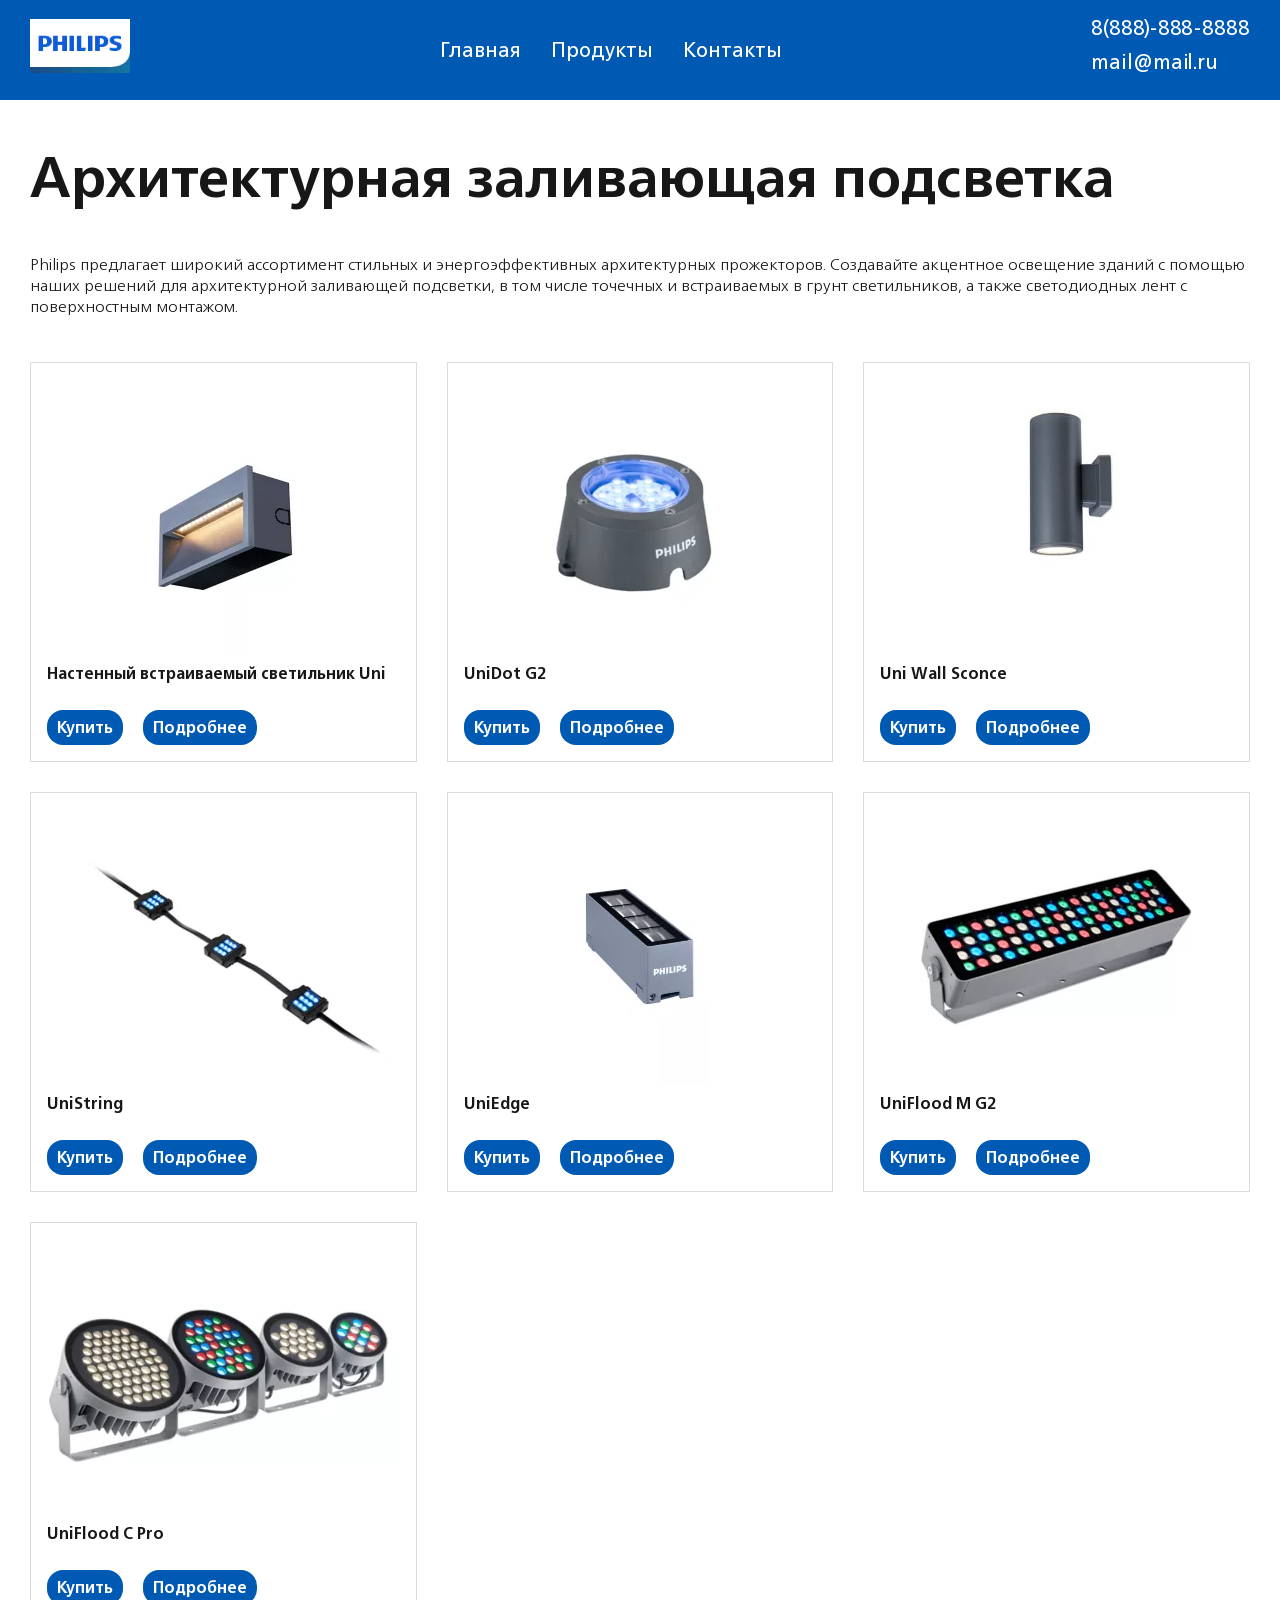
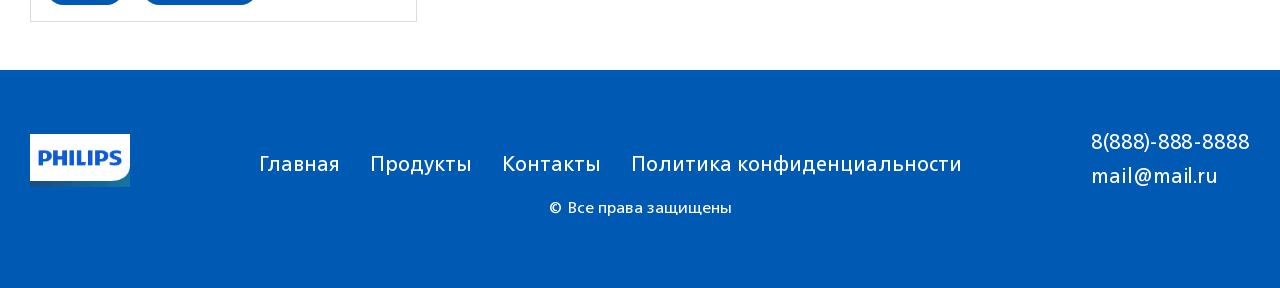
==== commit d707d6ee: "rename title" ====
--- a/architectural-floodlighting.html
+++ b/architectural-floodlighting.html
@@ -3,7 +3,7 @@
 <head>
     <meta charset="UTF-8">
     <meta name="viewport" content="width=device-width, initial-scale=1.0">   
-    <title>Архитектурное прожекторное освещение</title>
+    <title>Архитектурная заливающая подсветка</title>
     <link rel="icon" href="assets/favicon/favicon-16x16.png" type="image/png">
     <link rel="icon" href="assets/favicon/favicon-32x32.png" type="image/png">
     <link rel="icon" href="assets/favicon/favicon.ico" type="image/x-icon">
@@ -73,18 +73,18 @@
         <main class="content">
             <section class="architectural-floodlighting products">
                 <div class="container">
-                    <h1 class="architectural-floodlighting-title products__title title">Архитектурное прожекторное освещение</h1>
-                    <p class="architectural-floodlighting-descr products__descr descr">Philips предлагает широкий ассортимент стильных и энергоэффективных архитектурных прожекторов. При освещении зданий мы создаем акцентные эффекты с помощью наших архитектурных светодиодных прожекторных решений, включая точечные светильники, встроенные светильники в землю и светодиодные ленты для поверхностного монтажа.</p>
+                    <h1 class="architectural-floodlighting-title products__title title">Архитектурная заливающая подсветка</h1>
+                    <p class="architectural-floodlighting-descr products__descr descr">Philips предлагает широкий ассортимент стильных и энергоэффективных архитектурных прожекторов. Создавайте акцентное освещение зданий с помощью наших решений для архитектурной заливающей подсветки, в том числе точечных и встраиваемых в грунт светильников, а также светодиодных лент с поверхностным монтажом.</p>
                     <div class="architectural-floodlighting__grid products__grid">
                         <!-- 1 -->
                         <div class="architectural-floodlighting__item products__item">
                             <div class="architectural-floodlighting__item-img  products__item-img">
                                 <img src="assets/img/architecture-floading/af-1.webp" alt="фото">
                             </div>
-                            <h2 class="architectural-floodlighting__item-title products__item-title" data-name="Uni Wall Mount Recessed"> Uni Wall Mount Recessed</h2>
+                            <h2 class="architectural-floodlighting__item-title products__item-title" data-name="Uni Wall Mount Recessed">Настенный встраиваемый светильник Uni</h2>
                             <div class="architectural-floodlighting__item-buttons products__item-buttons">
                                 <button class="architectural-floodlighting__item-btn products__item-btn" id="btn-cart">Купить</button>
-                                <a href="#" class="architectural-floodlighting__item-btn products__item-btn" id="btn__link">Подробнее</a>
+                                <a href="uni-Wall-Mount-Recessed.html" class="architectural-floodlighting__item-btn products__item-btn" id="btn__link">Подробнее</a>
                             </div>
                         </div>
                         <!-- 2 -->
@@ -95,7 +95,7 @@
                             <h2 class="architectural-floodlighting__item-title products__item-title" data-name="UniDot G2">UniDot G2</h2>
                             <div class="architectural-floodlighting__item-buttons products__item-buttons">
                                 <button class="architectural-floodlighting__item-btn products__item-btn" id="btn-cart">Купить</button>
-                                <a href="#" class="architectural-floodlighting__item-btn products__item-btn" id="btn__link">Подробнее</a>
+                                <a href="uniDot-G2.html" class="architectural-floodlighting__item-btn products__item-btn" id="btn__link">Подробнее</a>
                             </div>
                         </div>
                         <!-- 3 -->
@@ -106,7 +106,7 @@
                             <h2 class="architectural-floodlighting__item-title products__item-title" data-name="Uni Wall Sconce">Uni Wall Sconce</h2>
                             <div class="architectural-floodlighting__item-buttons products__item-buttons">
                                 <button class="architectural-floodlighting__item-btn products__item-btn" id="btn-cart">Купить</button>
-                                <a href="#" class="architectural-floodlighting__item-btn products__item-btn" id="btn__link">Подробнее</a>
+                                <a href="uni-Wall-Sconce.html" class="architectural-floodlighting__item-btn products__item-btn" id="btn__link">Подробнее</a>
                             </div>
                         </div>
                         <!-- 4 -->
@@ -117,7 +117,7 @@
                             <h2 class="architectural-floodlighting__item-title products__item-title" data-name="UniString">UniString</h2>
                             <div class="architectural-floodlighting__item-buttons products__item-buttons">
                                 <button class="architectural-floodlighting__item-btn products__item-btn" id="btn-cart">Купить</button>
-                                <a href="#" class="architectural-floodlighting__item-btn products__item-btn" id="btn__link">Подробнее</a>
+                                <a href="uniString.html" class="architectural-floodlighting__item-btn products__item-btn" id="btn__link">Подробнее</a>
                             </div>
                         </div>
                         <!-- 5 -->
@@ -128,7 +128,7 @@
                             <h2 class="architectural-floodlighting__item-title products__item-title" data-name="UniEdge">UniEdge</h2>
                             <div class="architectural-floodlighting__item-buttons products__item-buttons">
                                 <button class="architectural-floodlighting__item-btn products__item-btn" id="btn-cart">Купить</button>
-                                <a href="#" class="architectural-floodlighting__item-btn products__item-btn" id="btn__link">Подробнее</a>
+                                <a href="UniEdge.html" class="architectural-floodlighting__item-btn products__item-btn" id="btn__link">Подробнее</a>
                             </div>
                         </div>
                         <!-- 6 -->
@@ -139,7 +139,7 @@
                             <h2 class="architectural-floodlighting__item-title products__item-title" data-name="UniFlood M G2">UniFlood M G2</h2>
                             <div class="architectural-floodlighting__item-buttons products__item-buttons">
                                 <button class="architectural-floodlighting__item-btn products__item-btn" id="btn-cart">Купить</button>
-                                <a href="#" class="architectural-floodlighting__item-btn products__item-btn" id="btn__link">Подробнее</a>
+                                <a href="uniFlood-MG2.html" class="architectural-floodlighting__item-btn products__item-btn" id="btn__link">Подробнее</a>
                             </div>
                         </div>
                         <!-- 7 -->
@@ -150,7 +150,7 @@
                             <h2 class="architectural-floodlighting__item-title products__item-title" data-name="UniFlood C Pro">UniFlood C Pro</h2>
                             <div class="architectural-floodlighting__item-buttons products__item-buttons">
                                 <button class="architectural-floodlighting__item-btn products__item-btn" id="btn-cart">Купить</button>
-                                <a href="#" class="architectural-floodlighting__item-btn products__item-btn" id="btn__link">Подробнее</a>
+                                <a href="uniFlood-C-Pro.html" class="architectural-floodlighting__item-btn products__item-btn" id="btn__link">Подробнее</a>
                             </div>
                         </div>
                     </div>
--- a/assets/css/style.css
+++ b/assets/css/style.css
@@ -139,7 +139,7 @@
   font-family: "NeueFrutigerWorld-Bold", sans-serif;
   font-weight: 700;
   font-size: 56px;
-  height: 100px;
+  margin-bottom: 100px;
   color: #171717;
 }
 
@@ -194,7 +194,8 @@
 }
 
 .splide__track--nav > .splide__list > .splide__slide.is-active {
-  border: 1px solid #dbdbdb;
+  border-bottom: 3px solid #0059b3;
+  margin-bottom: 5px;
 }
 
 .splide__pagination__page .is-active {
@@ -417,6 +418,10 @@
   display: grid;
   grid-template-columns: repeat(auto-fill, minmax(335px, 1fr));
   gap: 40px;
+}
+.products__title {
+  margin-bottom: 50px;
+  line-height: 100%;
 }
 .products__item {
   display: block;
